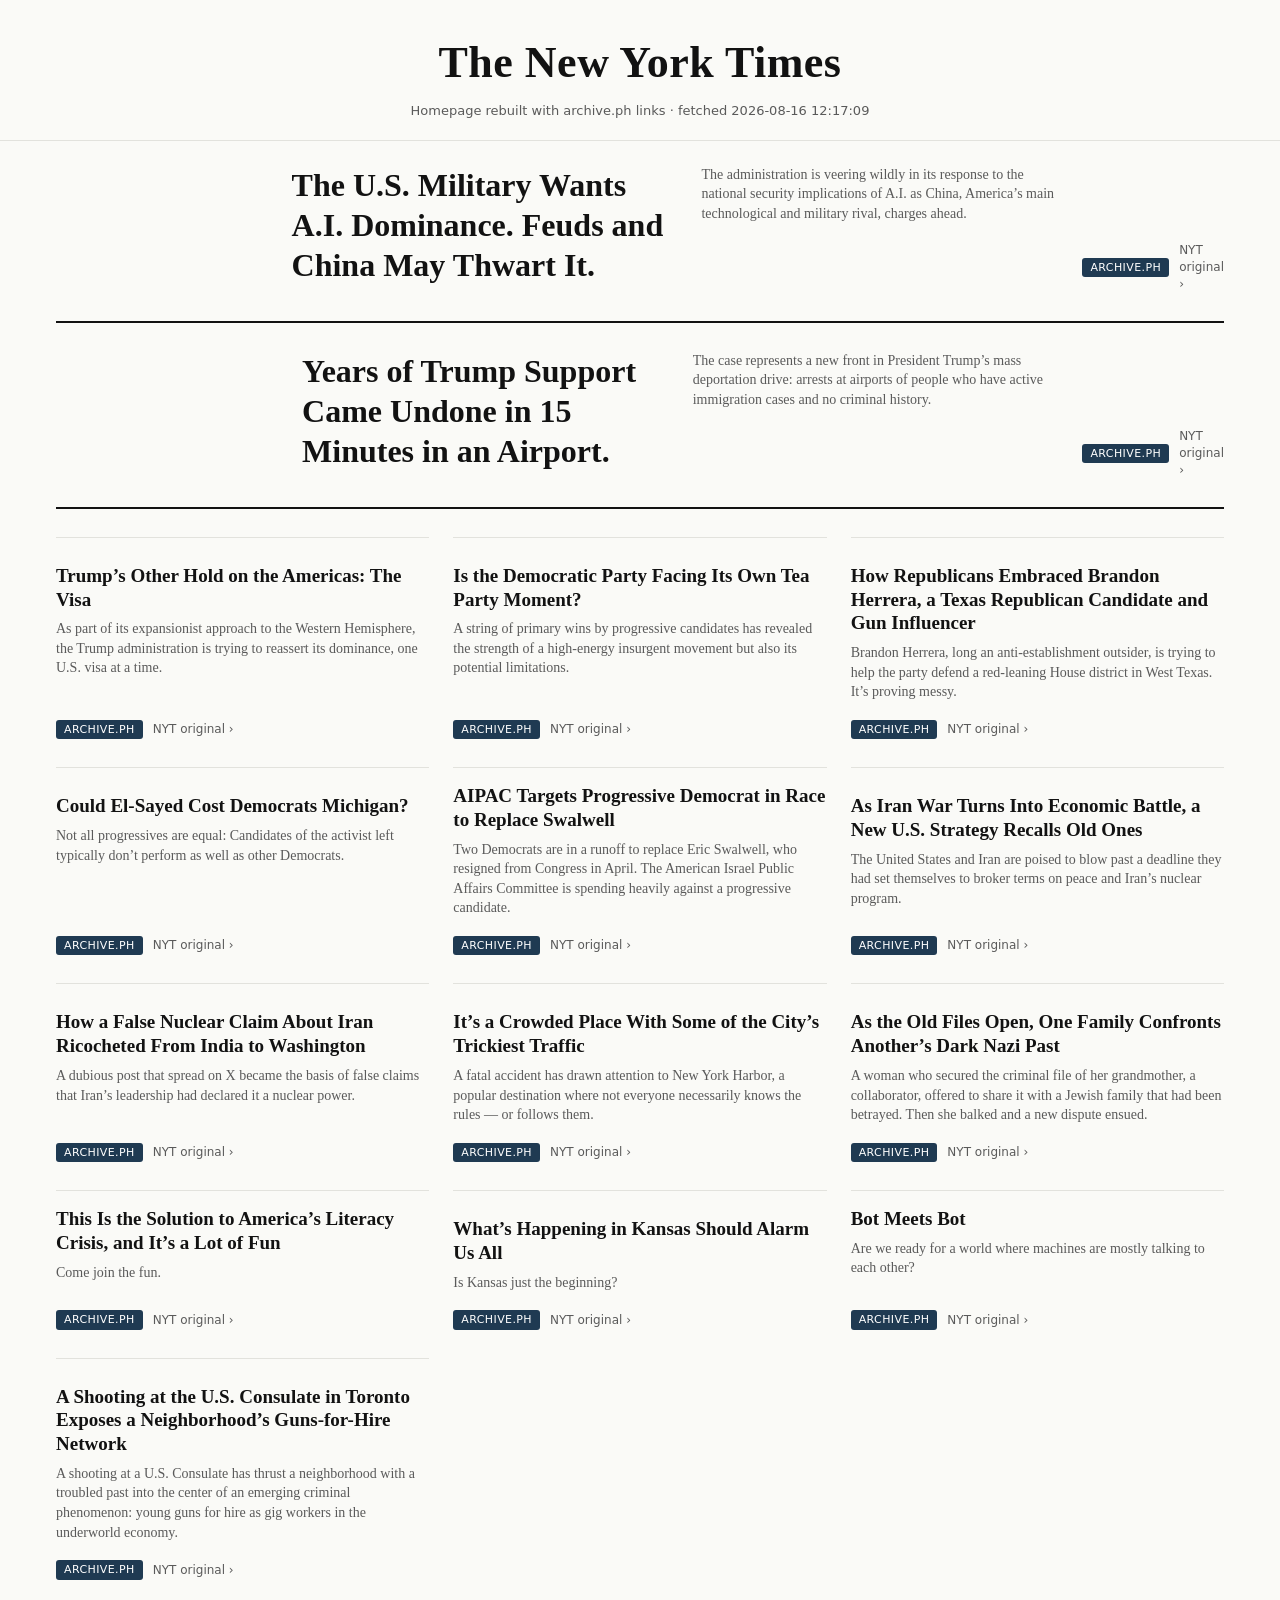
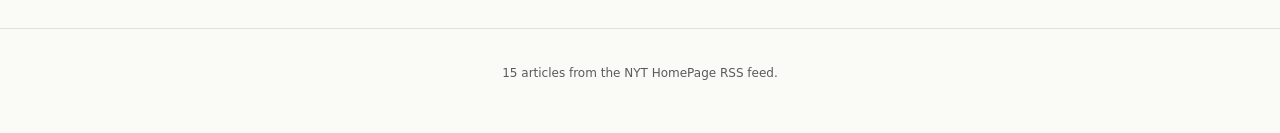
==== docs/index.html @ b4c74af0 "Add static GitHub Pages build (docs/) and README link" ====
<!doctype html>
<html lang="en">
<head>
  <meta charset="utf-8">
  <meta name="viewport" content="width=device-width, initial-scale=1">
  <title>NYT &middot; via archive.ph</title>
  <link rel="stylesheet" href="static/style.css">
</head>
<body>
  <header class="masthead">
    <h1>The New York Times</h1>
    <p class="sub">Homepage rebuilt with archive.ph links &middot; fetched 2026-08-16 12:17:09</p>
  </header>

  <main class="grid">
    
    <article class="card hero">
      <a class="card-link" href="https://archive.ph/https://www.nytimes.com/2026/08/16/us/politics/military-ai-china-anthropic.html" target="_blank" rel="noopener noreferrer">
        
          <img class="card-img" src="https://static01.nyt.com/images/2026/08/15/multimedia/15dc-trump-ai-kgfl/15dc-trump-ai-kgfl-mediumSquareAt3X-v2.jpg" alt="" loading="lazy">
        
        <h2 class="card-title">The U.S. Military Wants A.I. Dominance. Feuds and China May Thwart It.</h2>
        <p class="card-summary">The administration is veering wildly in its response to the national security implications of A.I. as China, America’s main technological and military rival, charges ahead.</p>
      </a>
      <div class="card-meta">
        <span class="badge">archive.ph</span>
        <a class="orig" href="https://www.nytimes.com/2026/08/16/us/politics/military-ai-china-anthropic.html" target="_blank" rel="noopener noreferrer">NYT original &rsaquo;</a>
      </div>
    </article>
    
    <article class="card hero">
      <a class="card-link" href="https://archive.ph/https://www.nytimes.com/2026/08/16/us/trump-immigration-crackdown.html" target="_blank" rel="noopener noreferrer">
        
          <img class="card-img" src="https://static01.nyt.com/images/2026/08/11/multimedia/00nat-immig-backfire-1-vhcm/00nat-immig-backfire-1-vhcm-mediumSquareAt3X.jpg" alt="" loading="lazy">
        
        <h2 class="card-title">Years of Trump Support Came Undone in 15 Minutes in an Airport.</h2>
        <p class="card-summary">The case represents a new front in President Trump’s mass deportation drive: arrests at airports of people who have active immigration cases and no criminal history.</p>
      </a>
      <div class="card-meta">
        <span class="badge">archive.ph</span>
        <a class="orig" href="https://www.nytimes.com/2026/08/16/us/trump-immigration-crackdown.html" target="_blank" rel="noopener noreferrer">NYT original &rsaquo;</a>
      </div>
    </article>
    
    <article class="card ">
      <a class="card-link" href="https://archive.ph/https://www.nytimes.com/2026/08/16/world/americas/trump-americas-visas.html" target="_blank" rel="noopener noreferrer">
        
          <img class="card-img" src="https://static01.nyt.com/images/2026/08/05/multimedia/00int-latam-visas-vbmq/00int-latam-visas-vbmq-mediumSquareAt3X.jpg" alt="" loading="lazy">
        
        <h2 class="card-title">Trump’s Other Hold on the Americas: The Visa</h2>
        <p class="card-summary">As part of its expansionist approach to the Western Hemisphere, the Trump administration is trying to reassert its dominance, one U.S. visa at a time.</p>
      </a>
      <div class="card-meta">
        <span class="badge">archive.ph</span>
        <a class="orig" href="https://www.nytimes.com/2026/08/16/world/americas/trump-americas-visas.html" target="_blank" rel="noopener noreferrer">NYT original &rsaquo;</a>
      </div>
    </article>
    
    <article class="card ">
      <a class="card-link" href="https://archive.ph/https://www.nytimes.com/2026/08/16/us/politics/democratic-party-tea-party-moment.html" target="_blank" rel="noopener noreferrer">
        
          <img class="card-img" src="https://static01.nyt.com/images/2026/06/23/multimedia/16pol-progressives/16pol-progressives-mediumSquareAt3X.jpg" alt="" loading="lazy">
        
        <h2 class="card-title">Is the Democratic Party Facing Its Own Tea Party Moment?</h2>
        <p class="card-summary">A string of primary wins by progressive candidates has revealed the strength of a high-energy insurgent movement but also its potential limitations.</p>
      </a>
      <div class="card-meta">
        <span class="badge">archive.ph</span>
        <a class="orig" href="https://www.nytimes.com/2026/08/16/us/politics/democratic-party-tea-party-moment.html" target="_blank" rel="noopener noreferrer">NYT original &rsaquo;</a>
      </div>
    </article>
    
    <article class="card ">
      <a class="card-link" href="https://archive.ph/https://www.nytimes.com/2026/08/16/us/politics/herrera-trump-republican-texas-house.html" target="_blank" rel="noopener noreferrer">
        
          <img class="card-img" src="https://static01.nyt.com/images/2026/08/16/multimedia/16pol-texas-youtuber-01-vkwh/16pol-texas-youtuber-01-vkwh-mediumSquareAt3X-v2.jpg" alt="" loading="lazy">
        
        <h2 class="card-title">How Republicans Embraced Brandon Herrera, a Texas Republican Candidate and Gun Influencer</h2>
        <p class="card-summary">Brandon Herrera, long an anti-establishment outsider, is trying to help the party defend a red-leaning House district in West Texas. It’s proving messy.</p>
      </a>
      <div class="card-meta">
        <span class="badge">archive.ph</span>
        <a class="orig" href="https://www.nytimes.com/2026/08/16/us/politics/herrera-trump-republican-texas-house.html" target="_blank" rel="noopener noreferrer">NYT original &rsaquo;</a>
      </div>
    </article>
    
    <article class="card ">
      <a class="card-link" href="https://archive.ph/https://www.nytimes.com/2026/08/16/upshot/michigan-progressives-el-sayed.html" target="_blank" rel="noopener noreferrer">
        
          <img class="card-img" src="https://static01.nyt.com/images/2026/08/15/upshot/15the-tilt/15the-tilt-mediumSquareAt3X.jpg" alt="" loading="lazy">
        
        <h2 class="card-title">Could El-Sayed Cost Democrats Michigan?</h2>
        <p class="card-summary">Not all progressives are equal: Candidates of the activist left typically don’t perform as well as other Democrats.</p>
      </a>
      <div class="card-meta">
        <span class="badge">archive.ph</span>
        <a class="orig" href="https://www.nytimes.com/2026/08/16/upshot/michigan-progressives-el-sayed.html" target="_blank" rel="noopener noreferrer">NYT original &rsaquo;</a>
      </div>
    </article>
    
    <article class="card ">
      <a class="card-link" href="https://archive.ph/https://www.nytimes.com/2026/08/16/us/swalwell-seat-aisha-wahab-aipac.html" target="_blank" rel="noopener noreferrer">
        
        <h2 class="card-title">AIPAC Targets Progressive Democrat in Race to Replace Swalwell</h2>
        <p class="card-summary">Two Democrats are in a runoff to replace Eric Swalwell, who resigned from Congress in April. The American Israel Public Affairs Committee is spending heavily against a progressive candidate.</p>
      </a>
      <div class="card-meta">
        <span class="badge">archive.ph</span>
        <a class="orig" href="https://www.nytimes.com/2026/08/16/us/swalwell-seat-aisha-wahab-aipac.html" target="_blank" rel="noopener noreferrer">NYT original &rsaquo;</a>
      </div>
    </article>
    
    <article class="card ">
      <a class="card-link" href="https://archive.ph/https://www.nytimes.com/2026/08/16/world/middleeast/iran-war-us-trump.html" target="_blank" rel="noopener noreferrer">
        
          <img class="card-img" src="https://static01.nyt.com/images/2026/08/16/multimedia/16int-iran-mou-01-jzwl/16int-iran-mou-01-jzwl-mediumSquareAt3X-v2.jpg" alt="" loading="lazy">
        
        <h2 class="card-title">As Iran War Turns Into Economic Battle, a New U.S. Strategy Recalls Old Ones</h2>
        <p class="card-summary">The United States and Iran are poised to blow past a deadline they had set themselves to broker terms on peace and Iran’s nuclear program.</p>
      </a>
      <div class="card-meta">
        <span class="badge">archive.ph</span>
        <a class="orig" href="https://www.nytimes.com/2026/08/16/world/middleeast/iran-war-us-trump.html" target="_blank" rel="noopener noreferrer">NYT original &rsaquo;</a>
      </div>
    </article>
    
    <article class="card ">
      <a class="card-link" href="https://archive.ph/https://www.nytimes.com/2026/08/16/business/iran-nuclear-false-claims.html" target="_blank" rel="noopener noreferrer">
        
          <img class="card-img" src="https://static01.nyt.com/images/2026/08/13/multimedia/00Israel-Disinfo-1-kbzm/00Israel-Disinfo-1-kbzm-mediumSquareAt3X.jpg" alt="" loading="lazy">
        
        <h2 class="card-title">How a False Nuclear Claim About Iran Ricocheted From India to Washington</h2>
        <p class="card-summary">A dubious post that spread on X became the basis of false claims that Iran’s leadership had declared it a nuclear power.</p>
      </a>
      <div class="card-meta">
        <span class="badge">archive.ph</span>
        <a class="orig" href="https://www.nytimes.com/2026/08/16/business/iran-nuclear-false-claims.html" target="_blank" rel="noopener noreferrer">NYT original &rsaquo;</a>
      </div>
    </article>
    
    <article class="card ">
      <a class="card-link" href="https://archive.ph/https://www.nytimes.com/2026/08/16/nyregion/new-york-harbor-safety.html" target="_blank" rel="noopener noreferrer">
        
          <img class="card-img" src="https://static01.nyt.com/images/2026/08/16/multimedia/16met-boat-01-pftq/16met-boat-01-pftq-mediumSquareAt3X-v2.jpg" alt="" loading="lazy">
        
        <h2 class="card-title">It’s a Crowded Place With Some of the City’s Trickiest Traffic</h2>
        <p class="card-summary">A fatal accident has drawn attention to New York Harbor, a popular destination where not everyone necessarily knows the rules — or follows them.</p>
      </a>
      <div class="card-meta">
        <span class="badge">archive.ph</span>
        <a class="orig" href="https://www.nytimes.com/2026/08/16/nyregion/new-york-harbor-safety.html" target="_blank" rel="noopener noreferrer">NYT original &rsaquo;</a>
      </div>
    </article>
    
    <article class="card ">
      <a class="card-link" href="https://archive.ph/https://www.nytimes.com/2026/08/16/arts/zilversmit-netherlands-podcast-book-holocaust-nazi.html" target="_blank" rel="noopener noreferrer">
        
          <img class="card-img" src="https://static01.nyt.com/images/2026/08/03/multimedia/00cul-THE-COLLABORATOR-promo/00cul-THE-COLLABORATOR-promo-mediumSquareAt3X.jpg" alt="" loading="lazy">
        
        <h2 class="card-title">As the Old Files Open, One Family Confronts Another’s Dark Nazi Past</h2>
        <p class="card-summary">A woman who secured the criminal file of her grandmother, a collaborator, offered to share it with a Jewish family that had been betrayed. Then she balked and a new dispute ensued.</p>
      </a>
      <div class="card-meta">
        <span class="badge">archive.ph</span>
        <a class="orig" href="https://www.nytimes.com/2026/08/16/arts/zilversmit-netherlands-podcast-book-holocaust-nazi.html" target="_blank" rel="noopener noreferrer">NYT original &rsaquo;</a>
      </div>
    </article>
    
    <article class="card ">
      <a class="card-link" href="https://archive.ph/https://www.nytimes.com/2026/08/16/opinion/reading-literacy-books-education.html" target="_blank" rel="noopener noreferrer">
        
        <h2 class="card-title">This Is the Solution to America’s Literacy Crisis, and It’s a Lot of Fun</h2>
        <p class="card-summary">Come join the fun.</p>
      </a>
      <div class="card-meta">
        <span class="badge">archive.ph</span>
        <a class="orig" href="https://www.nytimes.com/2026/08/16/opinion/reading-literacy-books-education.html" target="_blank" rel="noopener noreferrer">NYT original &rsaquo;</a>
      </div>
    </article>
    
    <article class="card ">
      <a class="card-link" href="https://archive.ph/https://www.nytimes.com/2026/08/13/opinion/kansas-anti-trans-laws-drivers-license.html" target="_blank" rel="noopener noreferrer">
        
          <img class="card-img" src="https://static01.nyt.com/images/2026/08/13/multimedia/13gessen-tkqm/13gessen-tkqm-mediumSquareAt3X.jpg" alt="" loading="lazy">
        
        <h2 class="card-title">What’s Happening in Kansas Should Alarm Us All</h2>
        <p class="card-summary">Is Kansas just the beginning?</p>
      </a>
      <div class="card-meta">
        <span class="badge">archive.ph</span>
        <a class="orig" href="https://www.nytimes.com/2026/08/13/opinion/kansas-anti-trans-laws-drivers-license.html" target="_blank" rel="noopener noreferrer">NYT original &rsaquo;</a>
      </div>
    </article>
    
    <article class="card ">
      <a class="card-link" href="https://archive.ph/https://www.nytimes.com/2026/08/16/briefing/chatbots-talking-to-each-other.html" target="_blank" rel="noopener noreferrer">
        
        <h2 class="card-title">Bot Meets Bot</h2>
        <p class="card-summary">Are we ready for a world where machines are mostly talking to each other?</p>
      </a>
      <div class="card-meta">
        <span class="badge">archive.ph</span>
        <a class="orig" href="https://www.nytimes.com/2026/08/16/briefing/chatbots-talking-to-each-other.html" target="_blank" rel="noopener noreferrer">NYT original &rsaquo;</a>
      </div>
    </article>
    
    <article class="card ">
      <a class="card-link" href="https://archive.ph/https://www.nytimes.com/2026/08/16/world/canada/us-consulate-synagogue-shooting-toronto-canada.html" target="_blank" rel="noopener noreferrer">
        
          <img class="card-img" src="https://static01.nyt.com/images/2026/08/15/multimedia/15int-canada-guns-promo/15int-canada-guns-lfvm-mediumSquareAt3X.jpg" alt="" loading="lazy">
        
        <h2 class="card-title">A Shooting at the U.S. Consulate in Toronto Exposes a Neighborhood’s Guns-for-Hire Network</h2>
        <p class="card-summary">A shooting at a U.S. Consulate has thrust a neighborhood with a troubled past into the center of an emerging criminal phenomenon: young guns for hire as gig workers in the underworld economy.</p>
      </a>
      <div class="card-meta">
        <span class="badge">archive.ph</span>
        <a class="orig" href="https://www.nytimes.com/2026/08/16/world/canada/us-consulate-synagogue-shooting-toronto-canada.html" target="_blank" rel="noopener noreferrer">NYT original &rsaquo;</a>
      </div>
    </article>
    
  </main>

  <footer class="footer">
    <p>15 articles from the NYT HomePage RSS feed.</p>
  </footer>
</body>
</html>
---- docs/static/style.css ----
:root {
  --bg: #fafaf7;
  --fg: #121212;
  --muted: #5a5a5a;
  --line: #e2e2dd;
  --accent: #326891;
  --badge-bg: #1f3a52;
  --badge-fg: #fff;
}

* { box-sizing: border-box; }

html, body {
  margin: 0;
  padding: 0;
  background: var(--bg);
  color: var(--fg);
  font-family: Georgia, 'Times New Roman', serif;
  line-height: 1.4;
}

.masthead {
  text-align: center;
  padding: 32px 16px 20px;
  border-bottom: 1px solid var(--line);
}

.masthead h1 {
  font-family: 'Old English Text MT', 'Cinzel', Georgia, serif;
  font-size: 44px;
  margin: 0;
  letter-spacing: 0.5px;
}

.masthead .sub {
  margin: 8px 0 0;
  font-size: 13px;
  color: var(--muted);
  font-family: -apple-system, system-ui, sans-serif;
}

.grid {
  max-width: 1200px;
  margin: 0 auto;
  padding: 24px 16px 48px;
  display: grid;
  gap: 28px 24px;
  grid-template-columns: repeat(3, 1fr);
}

.card {
  display: flex;
  flex-direction: column;
  border-top: 1px solid var(--line);
  padding-top: 16px;
}

.card.hero {
  grid-column: span 3;
  flex-direction: row;
  gap: 24px;
  border-top: none;
  padding-top: 0;
  padding-bottom: 28px;
  border-bottom: 2px solid var(--fg);
}

.card.hero .card-link { display: flex; gap: 24px; align-items: flex-start; }
.card.hero .card-img { width: 56%; max-height: 400px; }
.card.hero .card-title { font-size: 32px; }

.card-link {
  text-decoration: none;
  color: inherit;
  display: block;
}

.card-link:hover .card-title { color: var(--accent); }

.card-img {
  width: 100%;
  height: auto;
  display: block;
  margin-bottom: 10px;
  background: #ececec;
}

.card-title {
  font-size: 19px;
  font-weight: 700;
  margin: 0 0 8px;
  line-height: 1.25;
}

.card-summary {
  font-size: 14px;
  color: var(--muted);
  margin: 0 0 10px;
}

.card-meta {
  margin-top: auto;
  padding-top: 8px;
  font-family: -apple-system, system-ui, sans-serif;
  font-size: 12px;
  display: flex;
  align-items: center;
  gap: 10px;
}

.badge {
  background: var(--badge-bg);
  color: var(--badge-fg);
  padding: 2px 8px;
  border-radius: 3px;
  font-size: 11px;
  letter-spacing: 0.4px;
  text-transform: uppercase;
}

.orig {
  color: var(--muted);
  text-decoration: none;
}
.orig:hover { color: var(--accent); text-decoration: underline; }

.footer {
  text-align: center;
  padding: 24px 16px 40px;
  color: var(--muted);
  font-family: -apple-system, system-ui, sans-serif;
  font-size: 12px;
  border-top: 1px solid var(--line);
}

@media (max-width: 900px) {
  .grid { grid-template-columns: repeat(2, 1fr); }
  .card.hero { grid-column: span 2; flex-direction: column; }
  .card.hero .card-link { flex-direction: column; }
  .card.hero .card-img { width: 100%; }
  .card.hero .card-title { font-size: 26px; }
}

@media (max-width: 600px) {
  .grid { grid-template-columns: 1fr; padding: 16px 12px 32px; }
  .card.hero { grid-column: span 1; }
  .masthead h1 { font-size: 32px; }
}
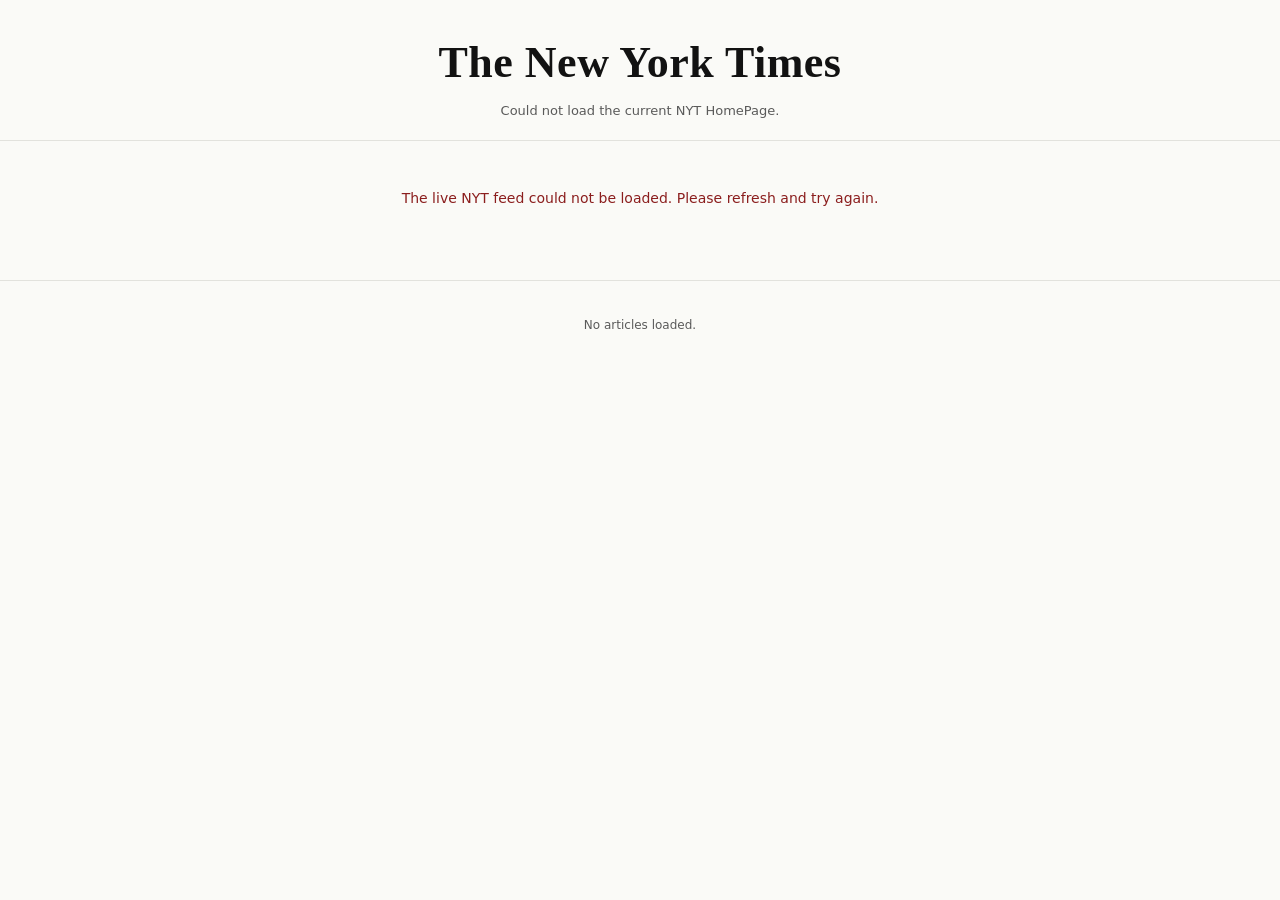
==== commit dc7f2da6: "Make GitHub Pages feed live" ====
--- a/docs/index.html
+++ b/docs/index.html
@@ -9,219 +9,20 @@
 <body>
   <header class="masthead">
     <h1>The New York Times</h1>
-    <p class="sub">Homepage rebuilt with archive.ph links &middot; fetched 2026-08-16 12:17:09</p>
+
+      <p class="sub" id="status">Loading the current NYT HomePage&hellip;</p>
+
   </header>
 
-  <main class="grid">
-    
-    <article class="card hero">
-      <a class="card-link" href="https://archive.ph/https://www.nytimes.com/2026/08/16/us/politics/military-ai-china-anthropic.html" target="_blank" rel="noopener noreferrer">
-        
-          <img class="card-img" src="https://static01.nyt.com/images/2026/08/15/multimedia/15dc-trump-ai-kgfl/15dc-trump-ai-kgfl-mediumSquareAt3X-v2.jpg" alt="" loading="lazy">
-        
-        <h2 class="card-title">The U.S. Military Wants A.I. Dominance. Feuds and China May Thwart It.</h2>
-        <p class="card-summary">The administration is veering wildly in its response to the national security implications of A.I. as China, America’s main technological and military rival, charges ahead.</p>
-      </a>
-      <div class="card-meta">
-        <span class="badge">archive.ph</span>
-        <a class="orig" href="https://www.nytimes.com/2026/08/16/us/politics/military-ai-china-anthropic.html" target="_blank" rel="noopener noreferrer">NYT original &rsaquo;</a>
-      </div>
-    </article>
-    
-    <article class="card hero">
-      <a class="card-link" href="https://archive.ph/https://www.nytimes.com/2026/08/16/us/trump-immigration-crackdown.html" target="_blank" rel="noopener noreferrer">
-        
-          <img class="card-img" src="https://static01.nyt.com/images/2026/08/11/multimedia/00nat-immig-backfire-1-vhcm/00nat-immig-backfire-1-vhcm-mediumSquareAt3X.jpg" alt="" loading="lazy">
-        
-        <h2 class="card-title">Years of Trump Support Came Undone in 15 Minutes in an Airport.</h2>
-        <p class="card-summary">The case represents a new front in President Trump’s mass deportation drive: arrests at airports of people who have active immigration cases and no criminal history.</p>
-      </a>
-      <div class="card-meta">
-        <span class="badge">archive.ph</span>
-        <a class="orig" href="https://www.nytimes.com/2026/08/16/us/trump-immigration-crackdown.html" target="_blank" rel="noopener noreferrer">NYT original &rsaquo;</a>
-      </div>
-    </article>
-    
-    <article class="card ">
-      <a class="card-link" href="https://archive.ph/https://www.nytimes.com/2026/08/16/world/americas/trump-americas-visas.html" target="_blank" rel="noopener noreferrer">
-        
-          <img class="card-img" src="https://static01.nyt.com/images/2026/08/05/multimedia/00int-latam-visas-vbmq/00int-latam-visas-vbmq-mediumSquareAt3X.jpg" alt="" loading="lazy">
-        
-        <h2 class="card-title">Trump’s Other Hold on the Americas: The Visa</h2>
-        <p class="card-summary">As part of its expansionist approach to the Western Hemisphere, the Trump administration is trying to reassert its dominance, one U.S. visa at a time.</p>
-      </a>
-      <div class="card-meta">
-        <span class="badge">archive.ph</span>
-        <a class="orig" href="https://www.nytimes.com/2026/08/16/world/americas/trump-americas-visas.html" target="_blank" rel="noopener noreferrer">NYT original &rsaquo;</a>
-      </div>
-    </article>
-    
-    <article class="card ">
-      <a class="card-link" href="https://archive.ph/https://www.nytimes.com/2026/08/16/us/politics/democratic-party-tea-party-moment.html" target="_blank" rel="noopener noreferrer">
-        
-          <img class="card-img" src="https://static01.nyt.com/images/2026/06/23/multimedia/16pol-progressives/16pol-progressives-mediumSquareAt3X.jpg" alt="" loading="lazy">
-        
-        <h2 class="card-title">Is the Democratic Party Facing Its Own Tea Party Moment?</h2>
-        <p class="card-summary">A string of primary wins by progressive candidates has revealed the strength of a high-energy insurgent movement but also its potential limitations.</p>
-      </a>
-      <div class="card-meta">
-        <span class="badge">archive.ph</span>
-        <a class="orig" href="https://www.nytimes.com/2026/08/16/us/politics/democratic-party-tea-party-moment.html" target="_blank" rel="noopener noreferrer">NYT original &rsaquo;</a>
-      </div>
-    </article>
-    
-    <article class="card ">
-      <a class="card-link" href="https://archive.ph/https://www.nytimes.com/2026/08/16/us/politics/herrera-trump-republican-texas-house.html" target="_blank" rel="noopener noreferrer">
-        
-          <img class="card-img" src="https://static01.nyt.com/images/2026/08/16/multimedia/16pol-texas-youtuber-01-vkwh/16pol-texas-youtuber-01-vkwh-mediumSquareAt3X-v2.jpg" alt="" loading="lazy">
-        
-        <h2 class="card-title">How Republicans Embraced Brandon Herrera, a Texas Republican Candidate and Gun Influencer</h2>
-        <p class="card-summary">Brandon Herrera, long an anti-establishment outsider, is trying to help the party defend a red-leaning House district in West Texas. It’s proving messy.</p>
-      </a>
-      <div class="card-meta">
-        <span class="badge">archive.ph</span>
-        <a class="orig" href="https://www.nytimes.com/2026/08/16/us/politics/herrera-trump-republican-texas-house.html" target="_blank" rel="noopener noreferrer">NYT original &rsaquo;</a>
-      </div>
-    </article>
-    
-    <article class="card ">
-      <a class="card-link" href="https://archive.ph/https://www.nytimes.com/2026/08/16/upshot/michigan-progressives-el-sayed.html" target="_blank" rel="noopener noreferrer">
-        
-          <img class="card-img" src="https://static01.nyt.com/images/2026/08/15/upshot/15the-tilt/15the-tilt-mediumSquareAt3X.jpg" alt="" loading="lazy">
-        
-        <h2 class="card-title">Could El-Sayed Cost Democrats Michigan?</h2>
-        <p class="card-summary">Not all progressives are equal: Candidates of the activist left typically don’t perform as well as other Democrats.</p>
-      </a>
-      <div class="card-meta">
-        <span class="badge">archive.ph</span>
-        <a class="orig" href="https://www.nytimes.com/2026/08/16/upshot/michigan-progressives-el-sayed.html" target="_blank" rel="noopener noreferrer">NYT original &rsaquo;</a>
-      </div>
-    </article>
-    
-    <article class="card ">
-      <a class="card-link" href="https://archive.ph/https://www.nytimes.com/2026/08/16/us/swalwell-seat-aisha-wahab-aipac.html" target="_blank" rel="noopener noreferrer">
-        
-        <h2 class="card-title">AIPAC Targets Progressive Democrat in Race to Replace Swalwell</h2>
-        <p class="card-summary">Two Democrats are in a runoff to replace Eric Swalwell, who resigned from Congress in April. The American Israel Public Affairs Committee is spending heavily against a progressive candidate.</p>
-      </a>
-      <div class="card-meta">
-        <span class="badge">archive.ph</span>
-        <a class="orig" href="https://www.nytimes.com/2026/08/16/us/swalwell-seat-aisha-wahab-aipac.html" target="_blank" rel="noopener noreferrer">NYT original &rsaquo;</a>
-      </div>
-    </article>
-    
-    <article class="card ">
-      <a class="card-link" href="https://archive.ph/https://www.nytimes.com/2026/08/16/world/middleeast/iran-war-us-trump.html" target="_blank" rel="noopener noreferrer">
-        
-          <img class="card-img" src="https://static01.nyt.com/images/2026/08/16/multimedia/16int-iran-mou-01-jzwl/16int-iran-mou-01-jzwl-mediumSquareAt3X-v2.jpg" alt="" loading="lazy">
-        
-        <h2 class="card-title">As Iran War Turns Into Economic Battle, a New U.S. Strategy Recalls Old Ones</h2>
-        <p class="card-summary">The United States and Iran are poised to blow past a deadline they had set themselves to broker terms on peace and Iran’s nuclear program.</p>
-      </a>
-      <div class="card-meta">
-        <span class="badge">archive.ph</span>
-        <a class="orig" href="https://www.nytimes.com/2026/08/16/world/middleeast/iran-war-us-trump.html" target="_blank" rel="noopener noreferrer">NYT original &rsaquo;</a>
-      </div>
-    </article>
-    
-    <article class="card ">
-      <a class="card-link" href="https://archive.ph/https://www.nytimes.com/2026/08/16/business/iran-nuclear-false-claims.html" target="_blank" rel="noopener noreferrer">
-        
-          <img class="card-img" src="https://static01.nyt.com/images/2026/08/13/multimedia/00Israel-Disinfo-1-kbzm/00Israel-Disinfo-1-kbzm-mediumSquareAt3X.jpg" alt="" loading="lazy">
-        
-        <h2 class="card-title">How a False Nuclear Claim About Iran Ricocheted From India to Washington</h2>
-        <p class="card-summary">A dubious post that spread on X became the basis of false claims that Iran’s leadership had declared it a nuclear power.</p>
-      </a>
-      <div class="card-meta">
-        <span class="badge">archive.ph</span>
-        <a class="orig" href="https://www.nytimes.com/2026/08/16/business/iran-nuclear-false-claims.html" target="_blank" rel="noopener noreferrer">NYT original &rsaquo;</a>
-      </div>
-    </article>
-    
-    <article class="card ">
-      <a class="card-link" href="https://archive.ph/https://www.nytimes.com/2026/08/16/nyregion/new-york-harbor-safety.html" target="_blank" rel="noopener noreferrer">
-        
-          <img class="card-img" src="https://static01.nyt.com/images/2026/08/16/multimedia/16met-boat-01-pftq/16met-boat-01-pftq-mediumSquareAt3X-v2.jpg" alt="" loading="lazy">
-        
-        <h2 class="card-title">It’s a Crowded Place With Some of the City’s Trickiest Traffic</h2>
-        <p class="card-summary">A fatal accident has drawn attention to New York Harbor, a popular destination where not everyone necessarily knows the rules — or follows them.</p>
-      </a>
-      <div class="card-meta">
-        <span class="badge">archive.ph</span>
-        <a class="orig" href="https://www.nytimes.com/2026/08/16/nyregion/new-york-harbor-safety.html" target="_blank" rel="noopener noreferrer">NYT original &rsaquo;</a>
-      </div>
-    </article>
-    
-    <article class="card ">
-      <a class="card-link" href="https://archive.ph/https://www.nytimes.com/2026/08/16/arts/zilversmit-netherlands-podcast-book-holocaust-nazi.html" target="_blank" rel="noopener noreferrer">
-        
-          <img class="card-img" src="https://static01.nyt.com/images/2026/08/03/multimedia/00cul-THE-COLLABORATOR-promo/00cul-THE-COLLABORATOR-promo-mediumSquareAt3X.jpg" alt="" loading="lazy">
-        
-        <h2 class="card-title">As the Old Files Open, One Family Confronts Another’s Dark Nazi Past</h2>
-        <p class="card-summary">A woman who secured the criminal file of her grandmother, a collaborator, offered to share it with a Jewish family that had been betrayed. Then she balked and a new dispute ensued.</p>
-      </a>
-      <div class="card-meta">
-        <span class="badge">archive.ph</span>
-        <a class="orig" href="https://www.nytimes.com/2026/08/16/arts/zilversmit-netherlands-podcast-book-holocaust-nazi.html" target="_blank" rel="noopener noreferrer">NYT original &rsaquo;</a>
-      </div>
-    </article>
-    
-    <article class="card ">
-      <a class="card-link" href="https://archive.ph/https://www.nytimes.com/2026/08/16/opinion/reading-literacy-books-education.html" target="_blank" rel="noopener noreferrer">
-        
-        <h2 class="card-title">This Is the Solution to America’s Literacy Crisis, and It’s a Lot of Fun</h2>
-        <p class="card-summary">Come join the fun.</p>
-      </a>
-      <div class="card-meta">
-        <span class="badge">archive.ph</span>
-        <a class="orig" href="https://www.nytimes.com/2026/08/16/opinion/reading-literacy-books-education.html" target="_blank" rel="noopener noreferrer">NYT original &rsaquo;</a>
-      </div>
-    </article>
-    
-    <article class="card ">
-      <a class="card-link" href="https://archive.ph/https://www.nytimes.com/2026/08/13/opinion/kansas-anti-trans-laws-drivers-license.html" target="_blank" rel="noopener noreferrer">
-        
-          <img class="card-img" src="https://static01.nyt.com/images/2026/08/13/multimedia/13gessen-tkqm/13gessen-tkqm-mediumSquareAt3X.jpg" alt="" loading="lazy">
-        
-        <h2 class="card-title">What’s Happening in Kansas Should Alarm Us All</h2>
-        <p class="card-summary">Is Kansas just the beginning?</p>
-      </a>
-      <div class="card-meta">
-        <span class="badge">archive.ph</span>
-        <a class="orig" href="https://www.nytimes.com/2026/08/13/opinion/kansas-anti-trans-laws-drivers-license.html" target="_blank" rel="noopener noreferrer">NYT original &rsaquo;</a>
-      </div>
-    </article>
-    
-    <article class="card ">
-      <a class="card-link" href="https://archive.ph/https://www.nytimes.com/2026/08/16/briefing/chatbots-talking-to-each-other.html" target="_blank" rel="noopener noreferrer">
-        
-        <h2 class="card-title">Bot Meets Bot</h2>
-        <p class="card-summary">Are we ready for a world where machines are mostly talking to each other?</p>
-      </a>
-      <div class="card-meta">
-        <span class="badge">archive.ph</span>
-        <a class="orig" href="https://www.nytimes.com/2026/08/16/briefing/chatbots-talking-to-each-other.html" target="_blank" rel="noopener noreferrer">NYT original &rsaquo;</a>
-      </div>
-    </article>
-    
-    <article class="card ">
-      <a class="card-link" href="https://archive.ph/https://www.nytimes.com/2026/08/16/world/canada/us-consulate-synagogue-shooting-toronto-canada.html" target="_blank" rel="noopener noreferrer">
-        
-          <img class="card-img" src="https://static01.nyt.com/images/2026/08/15/multimedia/15int-canada-guns-promo/15int-canada-guns-lfvm-mediumSquareAt3X.jpg" alt="" loading="lazy">
-        
-        <h2 class="card-title">A Shooting at the U.S. Consulate in Toronto Exposes a Neighborhood’s Guns-for-Hire Network</h2>
-        <p class="card-summary">A shooting at a U.S. Consulate has thrust a neighborhood with a troubled past into the center of an emerging criminal phenomenon: young guns for hire as gig workers in the underworld economy.</p>
-      </a>
-      <div class="card-meta">
-        <span class="badge">archive.ph</span>
-        <a class="orig" href="https://www.nytimes.com/2026/08/16/world/canada/us-consulate-synagogue-shooting-toronto-canada.html" target="_blank" rel="noopener noreferrer">NYT original &rsaquo;</a>
-      </div>
-    </article>
-    
+
+  <main class="grid" id="article-grid">
+    <p class="loading">Fetching the current NYT HomePage&hellip;</p>
   </main>
 
   <footer class="footer">
-    <p>15 articles from the NYT HomePage RSS feed.</p>
+    <p id="article-count">Loading articles&hellip;</p>
   </footer>
+  <script src="static/app.js"></script>
+
 </body>
-</html>+</html>
--- a/docs/static/style.css
+++ b/docs/static/style.css
@@ -47,6 +47,16 @@
   gap: 28px 24px;
   grid-template-columns: repeat(3, 1fr);
 }
+
+.loading {
+  grid-column: 1 / -1;
+  margin: 24px auto;
+  color: var(--muted);
+  font-family: -apple-system, system-ui, sans-serif;
+  font-size: 14px;
+}
+
+.loading.error { color: #8b1e1e; }
 
 .card {
   display: flex;
